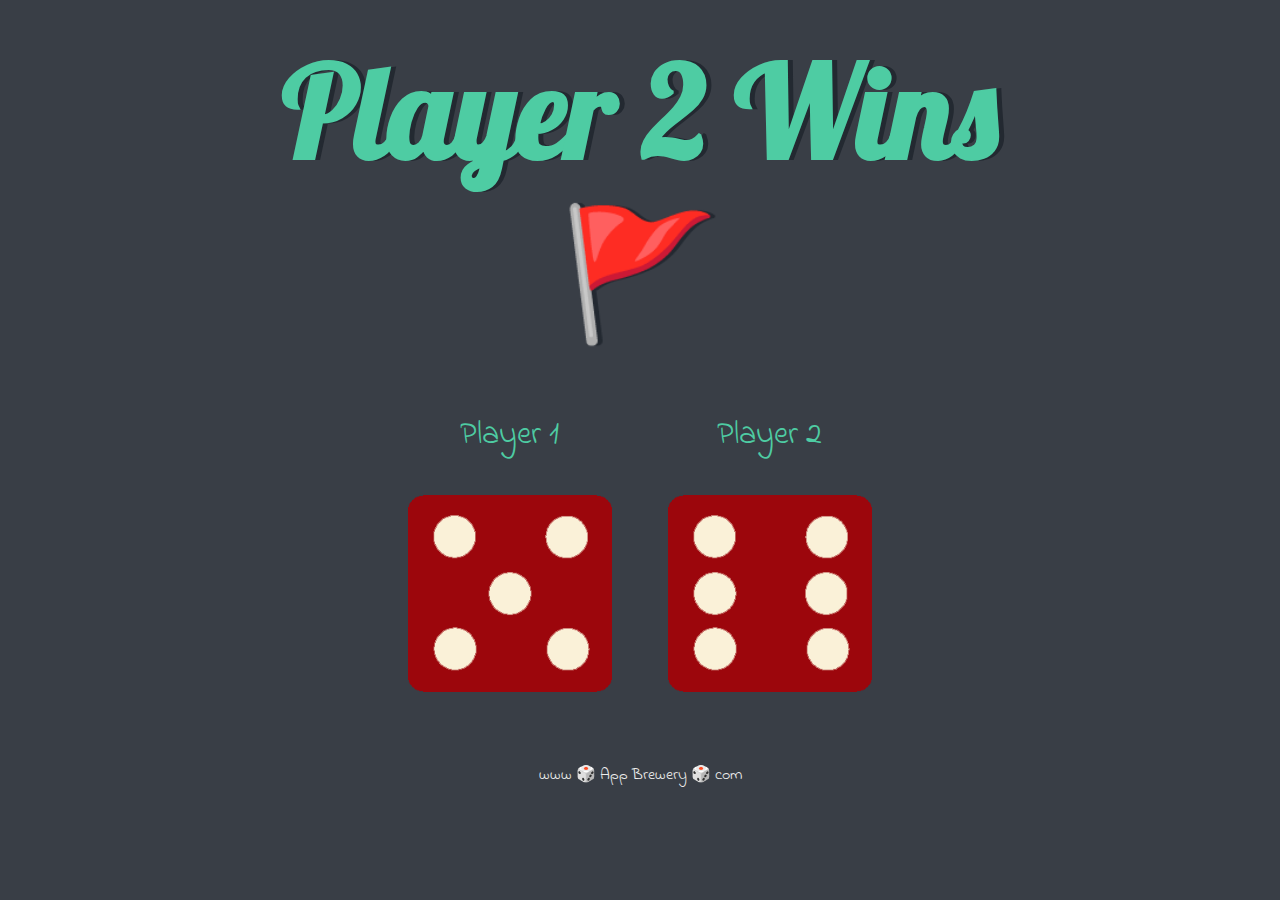
==== dicee.html @ 5eb94d8f "Initial Website" ====
<!DOCTYPE html>
<html lang="en" dir="ltr">
  <head>
    <meta charset="utf-8">
    <title>Dicee</title>
    <link rel="stylesheet" href="styles.css">
    <link href="https://fonts.googleapis.com/css?family=Indie+Flower|Lobster" rel="stylesheet">

  </head>
  <body>

    <div class="container">
      <h1>Refresh Me</h1>

      <div class="dice">
        <p>Player 1</p>
        <img class="img1" src="images/dice6.png">
      </div>

      <div class="dice">
        <p>Player 2</p>
        <img class="img2" src="images/dice6.png">
      </div>

    </div>


  </body>
  <script src="index.js" charste="utf-8"></script>

  <footer>
    www 🎲 App Brewery 🎲 com
  </footer>
</html>
---- styles.css ----
.container {
  width: 70%;
  margin: auto;
  text-align: center;
}

.dice {
  text-align: center;
  display: inline-block;

}

body {
  background-color: #393E46;
}

h1 {
  margin: 30px;
  font-family: 'Lobster', cursive;
  text-shadow: 5px 0 #232931;
  font-size: 8rem;
  color: #4ECCA3;
}

p {
  font-size: 2rem;
  color: #4ECCA3;
  font-family: 'Indie Flower', cursive;
}

img {
  width: 80%;
}

footer {
  margin-top: 5%;
  color: #EEEEEE;
  text-align: center;
  font-family: 'Indie Flower', cursive;

}
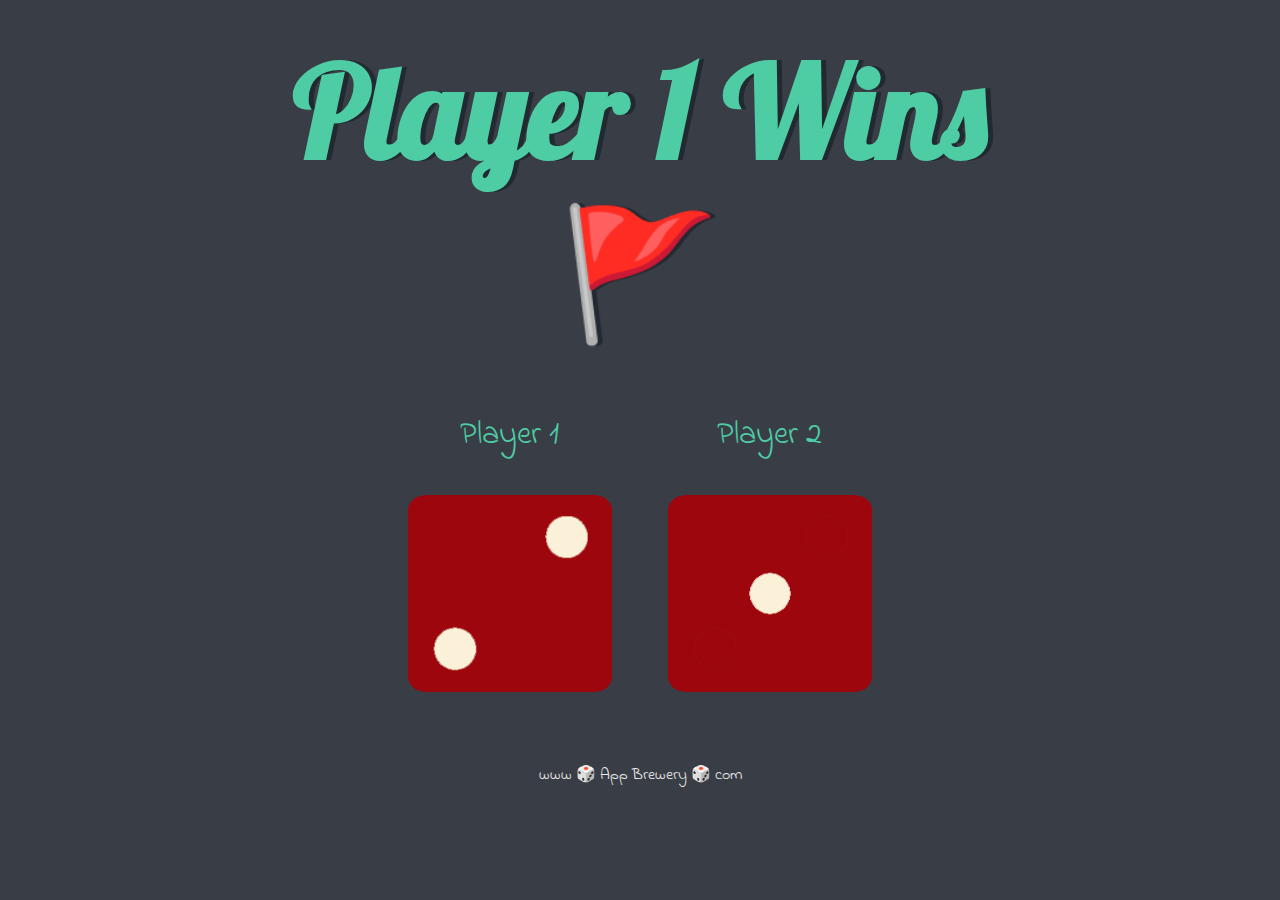
==== commit fd47f57d: "Update dicee.html" ====
--- a/dicee.html
+++ b/dicee.html
@@ -2,6 +2,7 @@
 <html lang="en" dir="ltr">
   <head>
     <meta charset="utf-8">
+    <link rel="icon" href="https://cdn-icons-png.flaticon.com/512/2228/2228381.png">
     <title>Dicee</title>
     <link rel="stylesheet" href="styles.css">
     <link href="https://fonts.googleapis.com/css?family=Indie+Flower|Lobster" rel="stylesheet">
